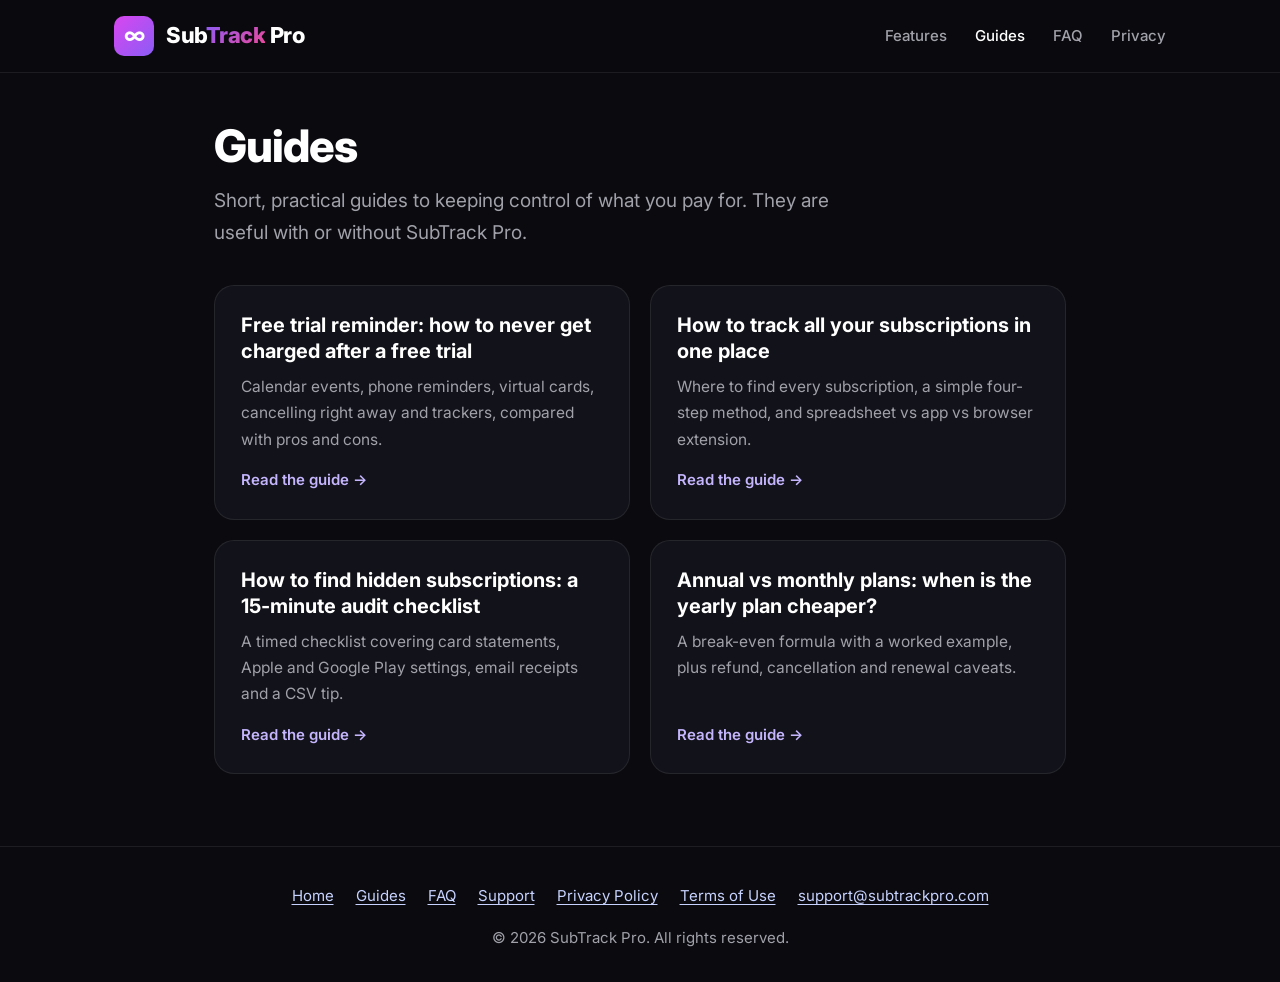
==== guides/index.html @ ac1ac200 "Add Guides section (4 articles + hub), uninstall feedback page, privacy and terms fixes Co-Authored-" ====
<!DOCTYPE html>
<html lang="en">
<head>
  <meta charset="UTF-8">
  <meta name="viewport" content="width=device-width, initial-scale=1.0">
  <title>Subscription Guides - SubTrack Pro</title>
  <meta name="description" content="Practical guides on free trial reminders, tracking subscriptions, finding hidden charges and choosing between annual and monthly plans.">
  <link rel="canonical" href="https://subtrackpro.com/guides/">
  <meta name="theme-color" content="#0a0a0f">

  <link rel="icon" href="/favicon.ico" sizes="any">
  <link rel="icon" type="image/png" sizes="32x32" href="/favicon-32.png">
  <link rel="apple-touch-icon" href="/apple-touch-icon.png">

  <meta property="og:type" content="website">
  <meta property="og:site_name" content="SubTrack Pro">
  <meta property="og:title" content="Subscription Guides - SubTrack Pro">
  <meta property="og:description" content="Practical guides on free trial reminders, tracking subscriptions, finding hidden charges and choosing between annual and monthly plans.">
  <meta property="og:url" content="https://subtrackpro.com/guides/">
  <meta property="og:image" content="https://subtrackpro.com/og-image.png">
  <meta property="og:image:width" content="1280">
  <meta property="og:image:height" content="800">
  <meta property="og:image:alt" content="SubTrack Pro dashboard listing subscriptions with a monthly total and a trial-ending alert">
  <meta property="og:locale" content="en_US">
  <meta name="twitter:card" content="summary_large_image">
  <meta name="twitter:title" content="Subscription Guides - SubTrack Pro">
  <meta name="twitter:description" content="Practical guides on free trial reminders, tracking subscriptions, finding hidden charges and choosing between annual and monthly plans.">
  <meta name="twitter:image" content="https://subtrackpro.com/og-image.png">
  <meta name="twitter:image:alt" content="SubTrack Pro dashboard listing subscriptions with a monthly total and a trial-ending alert">

  <script type="application/ld+json">
  {
    "@context": "https://schema.org",
    "@type": "BreadcrumbList",
    "itemListElement": [
      { "@type": "ListItem", "position": 1, "name": "Home", "item": "https://subtrackpro.com/" },
      { "@type": "ListItem", "position": 2, "name": "Guides", "item": "https://subtrackpro.com/guides/" }
    ]
  }
  </script>

  <link rel="preconnect" href="https://fonts.googleapis.com">
  <link rel="preconnect" href="https://fonts.gstatic.com" crossorigin>
  <link href="https://fonts.googleapis.com/css2?family=Inter:wght@400;500;600;700;800&display=swap" rel="stylesheet">
  <link rel="stylesheet" href="/guides/guides.css">
<script data-goatcounter="https://eugent.goatcounter.com/count" async src="https://gc.zgo.at/count.js"></script>
</head>
<body>
  <a class="skip-link" href="#content">Skip to content</a>
  <header class="site-header">
    <div class="wrap">
      <a href="/" class="brand"><span class="brand-icon" aria-hidden="true">∞</span><span class="brand-text">Sub<span>Track</span> Pro</span></a>
      <nav aria-label="Main">
        <a href="/#features">Features</a>
        <a href="/guides/" aria-current="page">Guides</a>
        <a href="/#faq">FAQ</a>
        <a href="/privacy.html">Privacy</a>
      </nav>
    </div>
  </header>

  <main id="content">
    <div class="hub">
      <h1>Guides</h1>
      <p class="lead">Short, practical guides to keeping control of what you pay for. They are useful with or without SubTrack Pro.</p>

      <ul class="cards">
        <li class="card">
          <h2><a href="/guides/free-trial-reminder.html">Free trial reminder: how to never get charged after a free trial</a></h2>
          <p>Calendar events, phone reminders, virtual cards, cancelling right away and trackers, compared with pros and cons.</p>
          <span class="more" aria-hidden="true">Read the guide →</span>
        </li>
        <li class="card">
          <h2><a href="/guides/track-all-subscriptions.html">How to track all your subscriptions in one place</a></h2>
          <p>Where to find every subscription, a simple four-step method, and spreadsheet vs app vs browser extension.</p>
          <span class="more" aria-hidden="true">Read the guide →</span>
        </li>
        <li class="card">
          <h2><a href="/guides/find-hidden-subscriptions.html">How to find hidden subscriptions: a 15-minute audit checklist</a></h2>
          <p>A timed checklist covering card statements, Apple and Google Play settings, email receipts and a CSV tip.</p>
          <span class="more" aria-hidden="true">Read the guide →</span>
        </li>
        <li class="card">
          <h2><a href="/guides/annual-vs-monthly-subscriptions.html">Annual vs monthly plans: when is the yearly plan cheaper?</a></h2>
          <p>A break-even formula with a worked example, plus refund, cancellation and renewal caveats.</p>
          <span class="more" aria-hidden="true">Read the guide →</span>
        </li>
      </ul>
    </div>
  </main>

  <footer class="site-footer">
    <div class="wrap">
      <nav aria-label="Footer">
        <a href="/">Home</a>
        <a href="/guides/">Guides</a>
        <a href="/#faq">FAQ</a>
        <a href="/support.html">Support</a>
        <a href="/privacy.html">Privacy Policy</a>
        <a href="/terms.html">Terms of Use</a>
        <a href="mailto:support@subtrackpro.com">support@subtrackpro.com</a>
      </nav>
      <p>&copy; 2026 SubTrack Pro. All rights reserved.</p>
    </div>
  </footer>
</body>
</html>
---- guides/guides.css ----
/* Shared styles for /guides/* and /bye.html. Same palette and font as the landing page. */
* { margin: 0; padding: 0; box-sizing: border-box; }
:root {
  --primary: #8b5cf6;
  --pink: #ec4899;
  --green: #22c55e;
  --bg: #0a0a0f;
  --bg-card: #12121a;
  --bg-card-hover: #1a1a25;
  --text: #ffffff;
  --body: #e4e4e7;
  --text-muted: #a1a1aa;
  --link: #c4b5fd;
  --border: rgba(255,255,255,0.08);
  --border-strong: rgba(255,255,255,0.16);
}
html { scroll-behavior: smooth; }
body {
  font-family: 'Inter', -apple-system, BlinkMacSystemFont, 'Segoe UI', Roboto, sans-serif;
  background: var(--bg);
  color: var(--body);
  line-height: 1.7;
  font-size: 17px;
  min-height: 100vh;
  display: flex;
  flex-direction: column;
}
main { flex: 1 0 auto; }
.wrap { max-width: 1100px; margin: 0 auto; padding: 0 24px; }

/* Header */
.site-header {
  background: rgba(10,10,15,0.9);
  border-bottom: 1px solid var(--border);
  padding: 16px 0;
}
.site-header .wrap { display: flex; justify-content: space-between; align-items: center; gap: 16px; flex-wrap: wrap; }
.brand { display: inline-flex; align-items: center; gap: 12px; text-decoration: none; color: var(--text); }
.brand-icon {
  width: 40px; height: 40px; border-radius: 10px;
  background: linear-gradient(135deg, #d946ef, #8b5cf6);
  display: flex; align-items: center; justify-content: center;
  font-size: 22px; font-weight: 700; color: #fff;
}
.brand-text { font-size: 22px; font-weight: 800; letter-spacing: -0.5px; }
.brand-text span { background: linear-gradient(135deg, var(--primary), var(--pink)); -webkit-background-clip: text; background-clip: text; -webkit-text-fill-color: transparent; }
.site-header nav { display: flex; flex-wrap: wrap; gap: 8px 28px; align-items: center; }
.site-header nav a { color: var(--text-muted); text-decoration: none; font-size: 15px; font-weight: 500; }
.site-header nav a:hover, .site-header nav a[aria-current="page"] { color: var(--text); }

/* Links and focus */
a { color: var(--link); text-underline-offset: 3px; }
a:hover { color: #ddd6fe; }
a:focus-visible, button:focus-visible, summary:focus-visible, [tabindex]:focus-visible {
  outline: 3px solid #c4b5fd;
  outline-offset: 3px;
  border-radius: 6px;
}
.skip-link {
  position: absolute; left: 16px; top: -100px; z-index: 2000;
  background: #ffffff; color: #0a0a0f; padding: 12px 20px; border-radius: 10px;
  font-weight: 600; text-decoration: none;
}
.skip-link:focus { top: 16px; }

/* Article */
.article { max-width: 760px; margin: 0 auto; padding: 40px 24px 72px; }
.breadcrumbs { font-size: 14px; color: var(--text-muted); margin-bottom: 24px; }
.breadcrumbs ol { list-style: none; display: flex; flex-wrap: wrap; gap: 6px; padding: 0; margin: 0; }
.breadcrumbs li + li::before { content: "/"; margin-right: 6px; color: var(--text-muted); }
.article h1 {
  font-size: clamp(2rem, 5vw, 2.8rem);
  line-height: 1.15; letter-spacing: -1px; font-weight: 800;
  color: var(--text);
  margin-bottom: 14px;
}
.byline { color: var(--text-muted); font-size: 14px; margin-bottom: 28px; }
.article h2 {
  font-size: 1.6rem; line-height: 1.25; font-weight: 700; color: var(--text);
  margin: 44px 0 14px; letter-spacing: -0.4px;
  scroll-margin-top: 20px;
}
.article h3 { font-size: 1.15rem; font-weight: 700; color: var(--text); margin: 26px 0 8px; }
.article p { margin-bottom: 16px; }
.article ul, .article ol { margin: 0 0 18px; padding-left: 24px; }
.article li { margin-bottom: 8px; }
.article strong { color: var(--text); }
.article code { font-size: 0.9em; background: rgba(255,255,255,0.08); padding: 2px 6px; border-radius: 6px; }

.quick-answer {
  background: rgba(139,92,246,0.12);
  border: 1px solid rgba(139,92,246,0.35);
  border-left: 4px solid var(--primary);
  border-radius: 14px;
  padding: 18px 22px;
  margin: 0 0 28px;
}
.quick-answer p { margin: 0; }
.quick-answer .label { display: block; font-size: 13px; font-weight: 700; letter-spacing: 1px; text-transform: uppercase; color: var(--link); margin-bottom: 6px; }

.toc {
  background: var(--bg-card);
  border: 1px solid var(--border);
  border-radius: 14px;
  padding: 18px 22px;
  margin: 0 0 12px;
}
.toc h2 { font-size: 1rem; margin: 0 0 8px; padding: 0; border: 0; text-transform: uppercase; letter-spacing: 1px; color: var(--text-muted); }
.toc ol { margin: 0; padding-left: 22px; }
.toc li { margin-bottom: 4px; }

.table-wrap { overflow-x: auto; margin: 0 0 22px; border: 1px solid var(--border-strong); border-radius: 12px; }
table { border-collapse: collapse; width: 100%; min-width: 560px; font-size: 15px; line-height: 1.5; }
caption { text-align: left; padding: 12px 16px; color: var(--text-muted); font-size: 14px; }
th, td { text-align: left; vertical-align: top; padding: 12px 16px; border-top: 1px solid var(--border); }
thead th { background: var(--bg-card-hover); color: var(--text); border-top: 0; }
tbody th { color: var(--text); font-weight: 600; }

.checklist { list-style: none; padding-left: 0 !important; }
.checklist li { position: relative; padding-left: 34px; margin-bottom: 12px; }
.checklist li::before {
  content: ""; position: absolute; left: 0; top: 5px;
  width: 20px; height: 20px; border: 2px solid var(--primary); border-radius: 5px;
}
.step-time { display: inline-block; font-size: 13px; font-weight: 600; color: #0a0a0f; background: #c4b5fd; border-radius: 100px; padding: 2px 10px; margin-left: 8px; vertical-align: middle; }

.note {
  background: var(--bg-card);
  border: 1px solid var(--border);
  border-radius: 12px;
  padding: 14px 18px;
  margin: 0 0 20px;
  font-size: 15px;
  color: var(--body);
}
.formula {
  background: var(--bg-card);
  border: 1px solid var(--border-strong);
  border-radius: 12px;
  padding: 14px 18px;
  margin: 0 0 18px;
  font-weight: 600;
  color: var(--text);
  overflow-x: auto;
}

.cta-box {
  background: linear-gradient(135deg, rgba(139,92,246,0.12), rgba(236,72,153,0.12));
  border: 1px solid rgba(139,92,246,0.3);
  border-radius: 20px;
  padding: 28px;
  margin: 32px 0;
}
.cta-box h3 { margin: 0 0 8px; font-size: 1.3rem; }
.cta-box p { margin-bottom: 18px; }
.cta-box .fine { margin: 14px 0 0; font-size: 14px; color: var(--text-muted); }
.btn {
  display: inline-flex; align-items: center; gap: 10px;
  padding: 14px 26px; border-radius: 14px; font-weight: 600; font-size: 16px;
  text-decoration: none; cursor: pointer; border: 0;
  background: linear-gradient(135deg, #7c3aed, #db2777);
  color: #ffffff;
  box-shadow: 0 4px 24px rgba(139,92,246,0.35);
}
.btn:hover { color: #ffffff; transform: translateY(-2px); box-shadow: 0 8px 32px rgba(139,92,246,0.5); }
.btn-secondary { background: var(--bg-card-hover); border: 1px solid var(--border-strong); box-shadow: none; }

.related { margin-top: 48px; padding-top: 24px; border-top: 1px solid var(--border); }
.related h2 { margin-top: 0; font-size: 1.2rem; }

/* Hub cards */
.hub { max-width: 900px; margin: 0 auto; padding: 48px 24px 72px; }
.hub h1 { font-size: clamp(2rem, 5vw, 2.8rem); font-weight: 800; letter-spacing: -1px; color: var(--text); line-height: 1.15; margin-bottom: 12px; }
.hub .lead { color: var(--text-muted); font-size: 19px; margin-bottom: 36px; max-width: 620px; }
.cards { display: grid; grid-template-columns: repeat(2, 1fr); gap: 20px; list-style: none; padding: 0; }
.card {
  background: var(--bg-card);
  border: 1px solid var(--border);
  border-radius: 20px;
  padding: 26px;
  height: 100%;
  display: flex; flex-direction: column;
}
.card:hover { border-color: rgba(139,92,246,0.4); background: var(--bg-card-hover); }
.card h2 { font-size: 1.25rem; line-height: 1.3; margin-bottom: 10px; color: var(--text); }
.card h2 a { color: var(--text); text-decoration: none; }
.card h2 a::after { content: ""; position: absolute; inset: 0; }
.card { position: relative; }
.card p { color: var(--text-muted); font-size: 15.5px; margin-bottom: 14px; }
.card .more { margin-top: auto; font-weight: 600; font-size: 15px; color: var(--link); }

/* Bye page */
.bye { max-width: 640px; margin: 0 auto; padding: 56px 24px 72px; text-align: center; }
.bye h1 { font-size: clamp(2rem, 6vw, 2.8rem); font-weight: 800; letter-spacing: -1px; color: var(--text); margin-bottom: 14px; }
.bye .lead { color: var(--text-muted); font-size: 18px; margin-bottom: 28px; }
.reasons { display: grid; gap: 12px; list-style: none; padding: 0; margin: 0 0 24px; }
.reason {
  width: 100%;
  background: var(--bg-card);
  color: var(--text);
  border: 1px solid var(--border-strong);
  border-radius: 14px;
  padding: 16px 20px;
  font: inherit; font-weight: 600; font-size: 16px;
  cursor: pointer; text-align: center;
}
.reason:hover:not(:disabled) { background: var(--bg-card-hover); border-color: var(--primary); }
.reason:disabled { cursor: default; opacity: 0.6; }
.reason[aria-pressed="true"] { border-color: var(--primary); background: rgba(139,92,246,0.2); opacity: 1; }
.thanks { min-height: 1.7em; font-weight: 600; color: #86efac; margin-bottom: 20px; }
.more-link { color: var(--text-muted); font-size: 15px; }

/* Footer */
.site-footer { border-top: 1px solid var(--border); padding: 36px 0 32px; text-align: center; color: var(--text-muted); font-size: 15px; }
.site-footer nav { display: flex; flex-wrap: wrap; justify-content: center; gap: 8px 22px; margin-bottom: 16px; }
.site-footer nav a { color: #c7d2fe; }

@media (max-width: 700px) {
  body { font-size: 16.5px; }
  .article { padding: 28px 18px 56px; }
  .article h2 { font-size: 1.4rem; margin-top: 36px; }
  .cards { grid-template-columns: 1fr; }
  .cta-box { padding: 22px; }
  .wrap { padding: 0 18px; }
}
@media (prefers-reduced-motion: reduce) {
  html { scroll-behavior: auto; }
  *, *::before, *::after { transition: none !important; animation: none !important; }
}
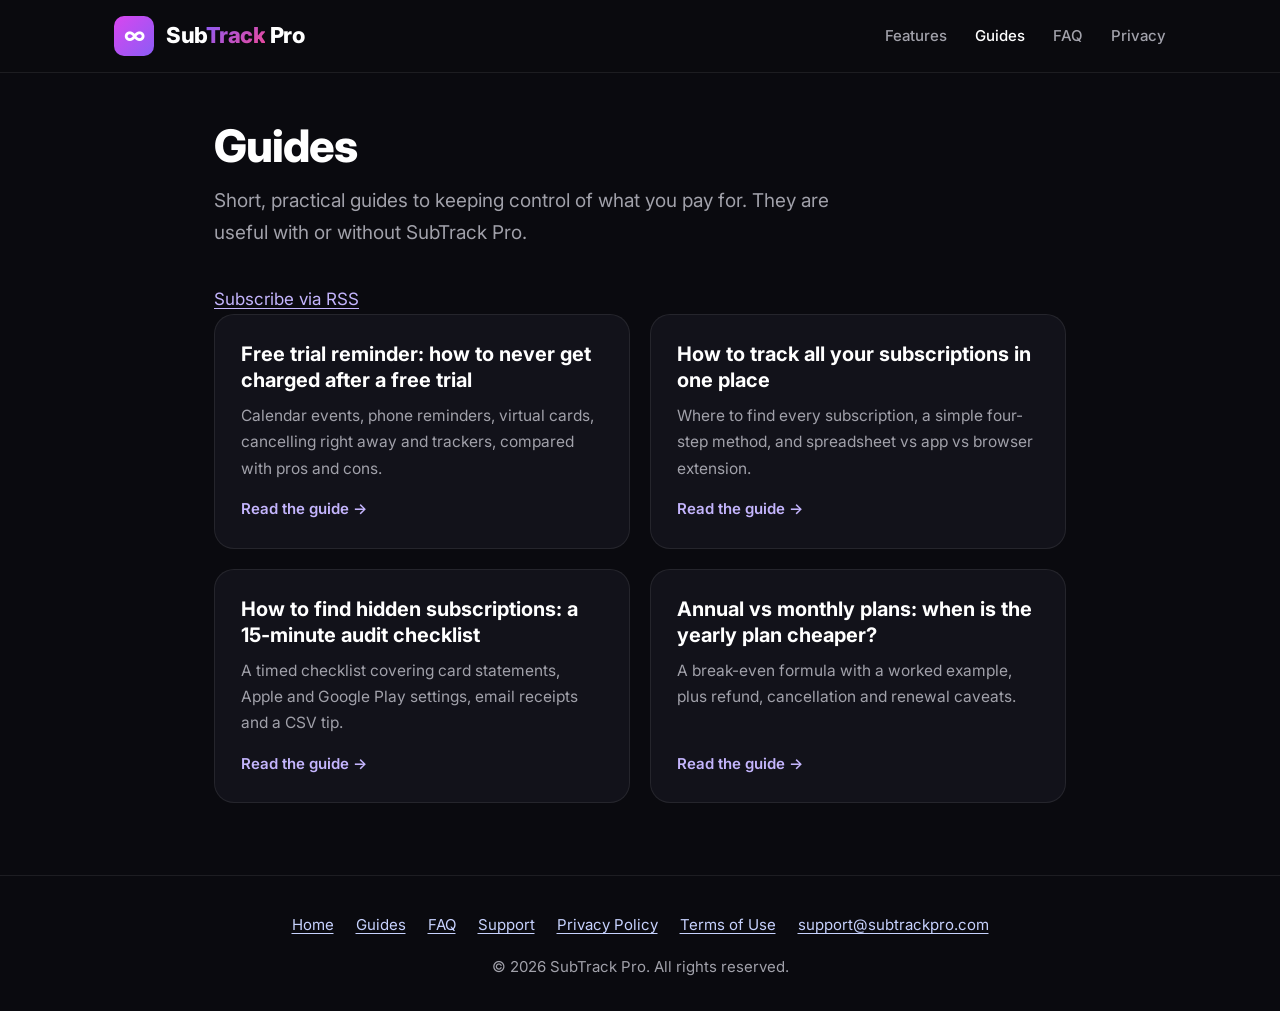
==== commit 9f32da59: "Add RSS feed for Guides and link it from pages Co-Authored-By: Claude Opus 5.5 <noreply@anthropic.co" ====
--- a/guides/index.html
+++ b/guides/index.html
@@ -44,6 +44,7 @@
   <link href="https://fonts.googleapis.com/css2?family=Inter:wght@400;500;600;700;800&display=swap" rel="stylesheet">
   <link rel="stylesheet" href="/guides/guides.css">
 <script data-goatcounter="https://eugent.goatcounter.com/count" async src="https://gc.zgo.at/count.js"></script>
+<link rel="alternate" type="application/rss+xml" title="SubTrack Pro Guides" href="https://subtrackpro.com/guides/feed.xml">
 </head>
 <body>
   <a class="skip-link" href="#content">Skip to content</a>
@@ -63,6 +64,7 @@
     <div class="hub">
       <h1>Guides</h1>
       <p class="lead">Short, practical guides to keeping control of what you pay for. They are useful with or without SubTrack Pro.</p>
+        <p class="rss-link"><a href="/guides/feed.xml">Subscribe via RSS</a></p>
 
       <ul class="cards">
         <li class="card">
